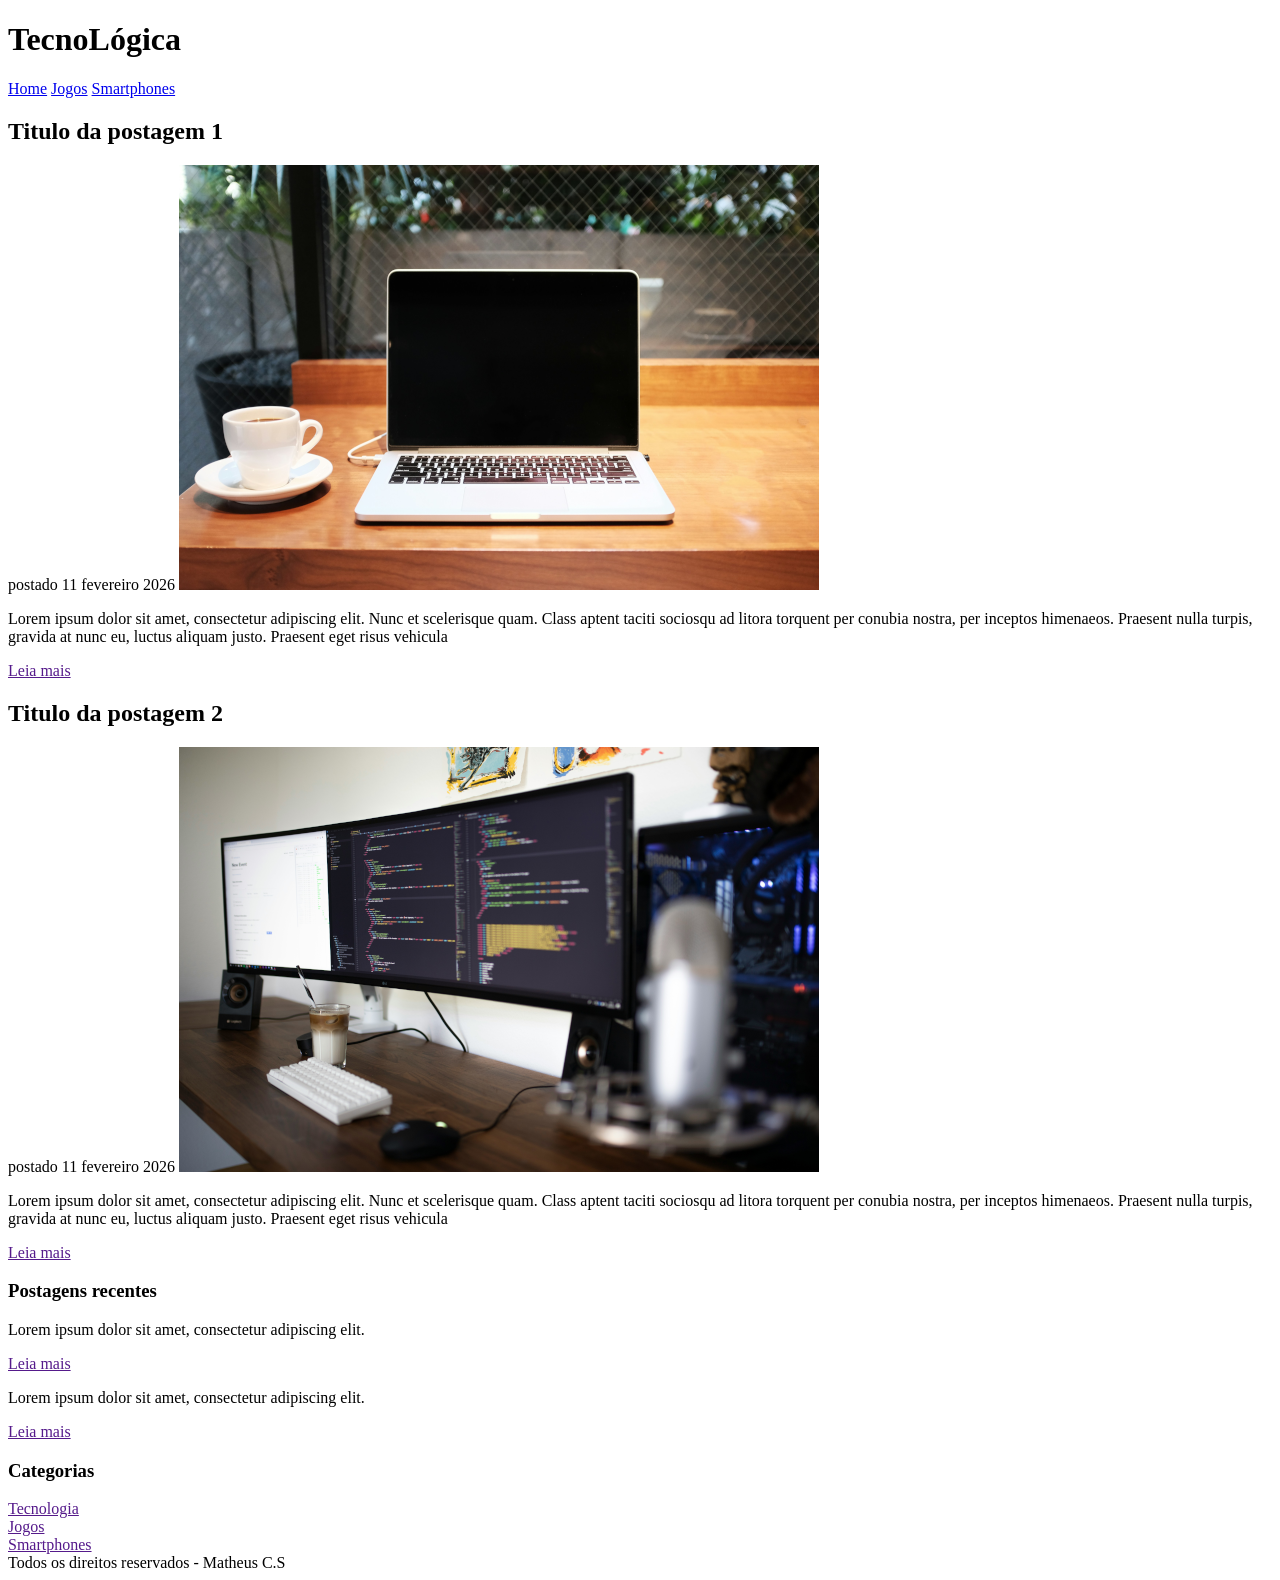
==== index.html @ e0dcbba4 "Commit inicial do projeto HTML/CSS" ====
<!DOCTYPE html>
<html lang="pt-br">

<head>
    <meta charset="UTF-8">
    <meta name="viewport" content="width=device-width, initial-scale=1.0">
    <title>TecnoLógica - Tudo sobre tecnologia</title>

    <link rel="stylesheet" href="css/style.css">

</head>

<body>

    <div id="header">

        <div id="logo">
            <h1>Tecno<span class="white">Lógica</span></h1>
        </div>
    
        <div id="menu">
            <a href="index.html">Home</a>
            <a href="jogos.html">Jogos</a>
            <a href="smartphones.html">Smartphones</a>
        </div>

    </div>

    <div id="content">

        <div id="posts">

            <!-- abertura postagem -->
            <div class="post">
                <h2>Titulo da postagem 1</h2>
                <span class="data-post">postado 11 fevereiro 2026</span>
                <img class="img-post" src="imagens/tecnologia01.png">
                <p>
                    Lorem ipsum dolor sit amet, consectetur adipiscing elit. Nunc et scelerisque quam. Class aptent taciti sociosqu ad litora torquent per conubia nostra, per inceptos himenaeos. Praesent nulla turpis, gravida at nunc eu, luctus aliquam justo. Praesent eget risus vehicula
                </p>
                <a href="">Leia mais</a>
            </div>
            <!--fechamento postagem -->

            <!-- abertura postagem -->
            <div class="post">
                <h2>Titulo da postagem 2</h2>
                <span class="data-post">postado 11 fevereiro 2026</span>
                <img class="img-post" src="imagens/tecnologia02.png">
                <p>
                    Lorem ipsum dolor sit amet, consectetur adipiscing elit. Nunc et scelerisque quam. Class aptent taciti sociosqu ad litora torquent per conubia nostra, per inceptos himenaeos. Praesent nulla turpis, gravida at nunc eu, luctus aliquam justo. Praesent eget risus vehicula
                </p>
                <a href="">Leia mais</a>
            </div>
            <!--fechamento postagem -->

        </div>
    
        <div id="right-side">

            <div class="content-right">
                <h3>Postagens recentes</h3>

                <div class="post-right">
                    <p>Lorem ipsum dolor sit amet, consectetur adipiscing elit.</p>
                    <a href="">Leia mais</a>
                </div>

                <div class="post-right" style="border-bottom: none;">
                    <p>Lorem ipsum dolor sit amet, consectetur adipiscing elit.</p>
                    <a href="">Leia mais</a>
                </div>

            </div>

            <div class="content-right">
                <h3>Categorias</h3>

                <a href="">Tecnologia</a><br>
                <a href="">Jogos</a><br>
                <a href="">Smartphones</a><br>
                
            </div>

        </div>

        <div id="footer">
            Todos os direitos reservados - Matheus C.S

    </div>
</body>

</html>
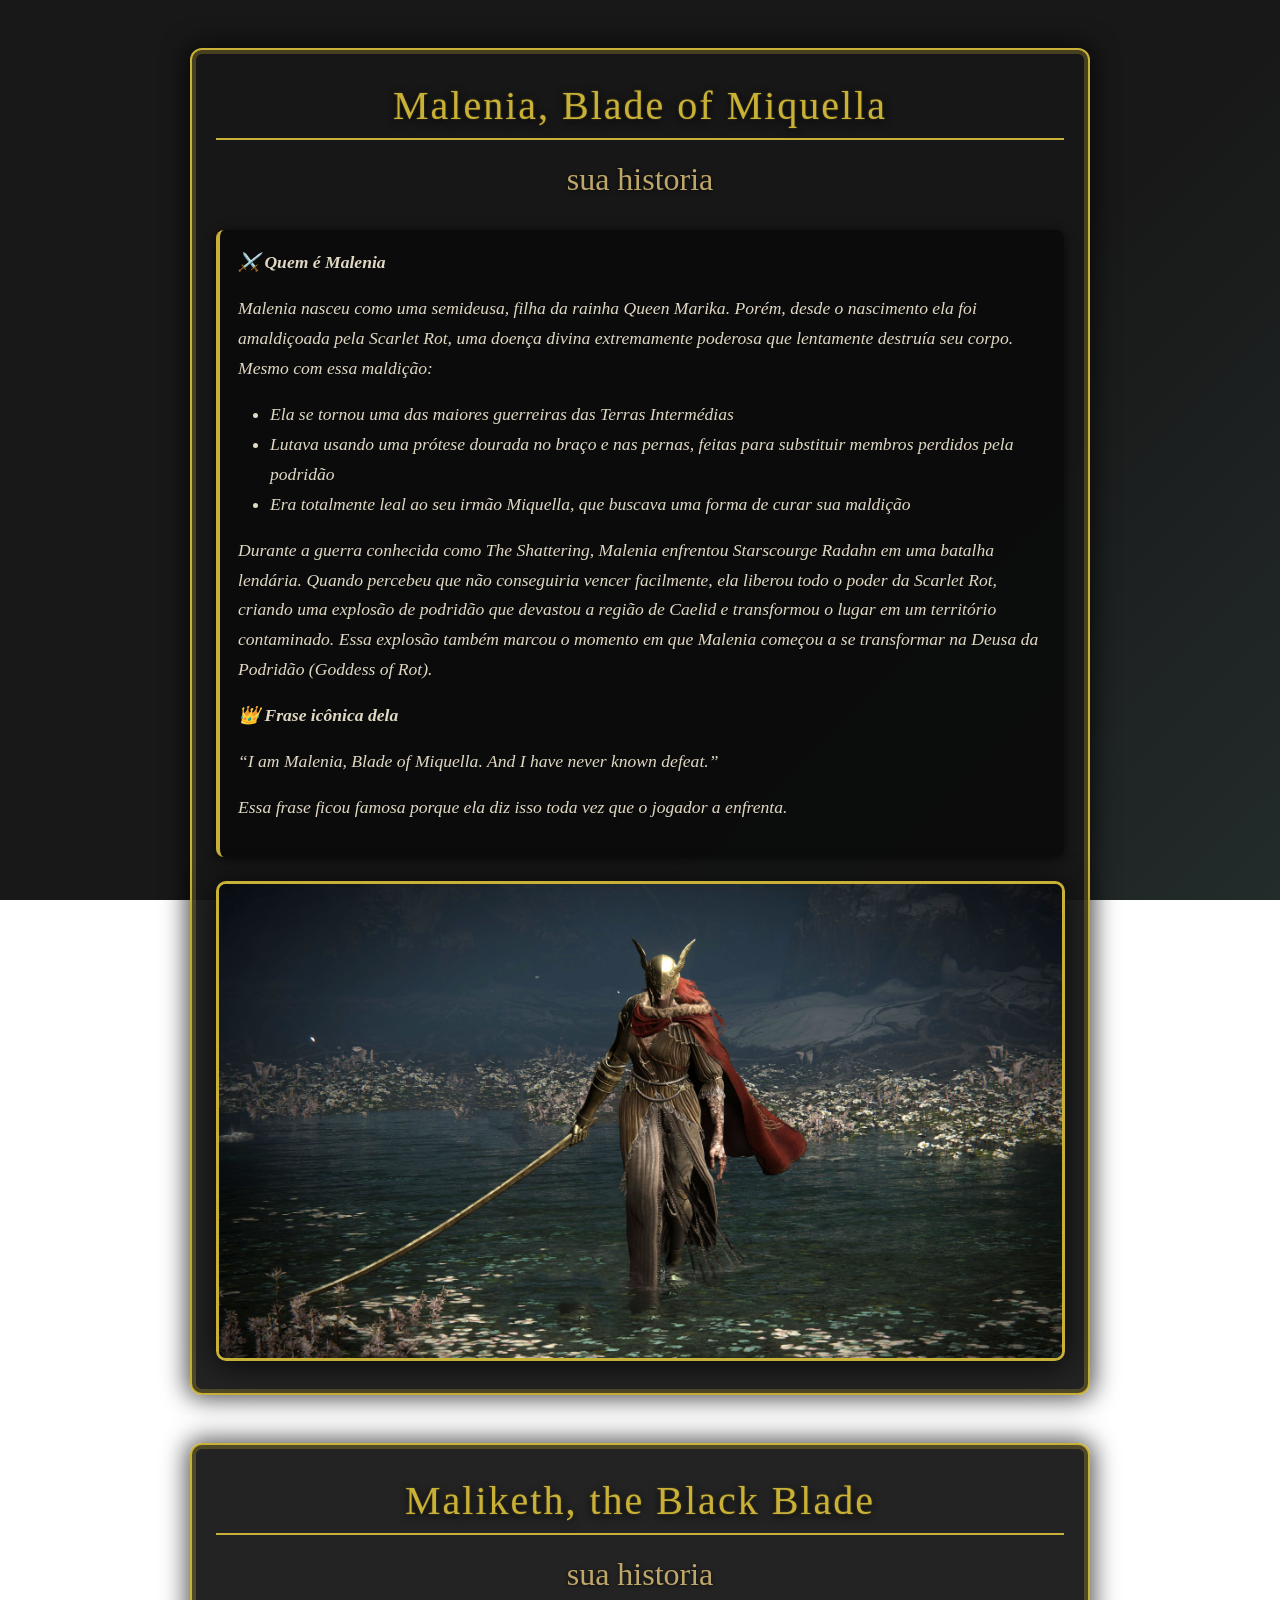
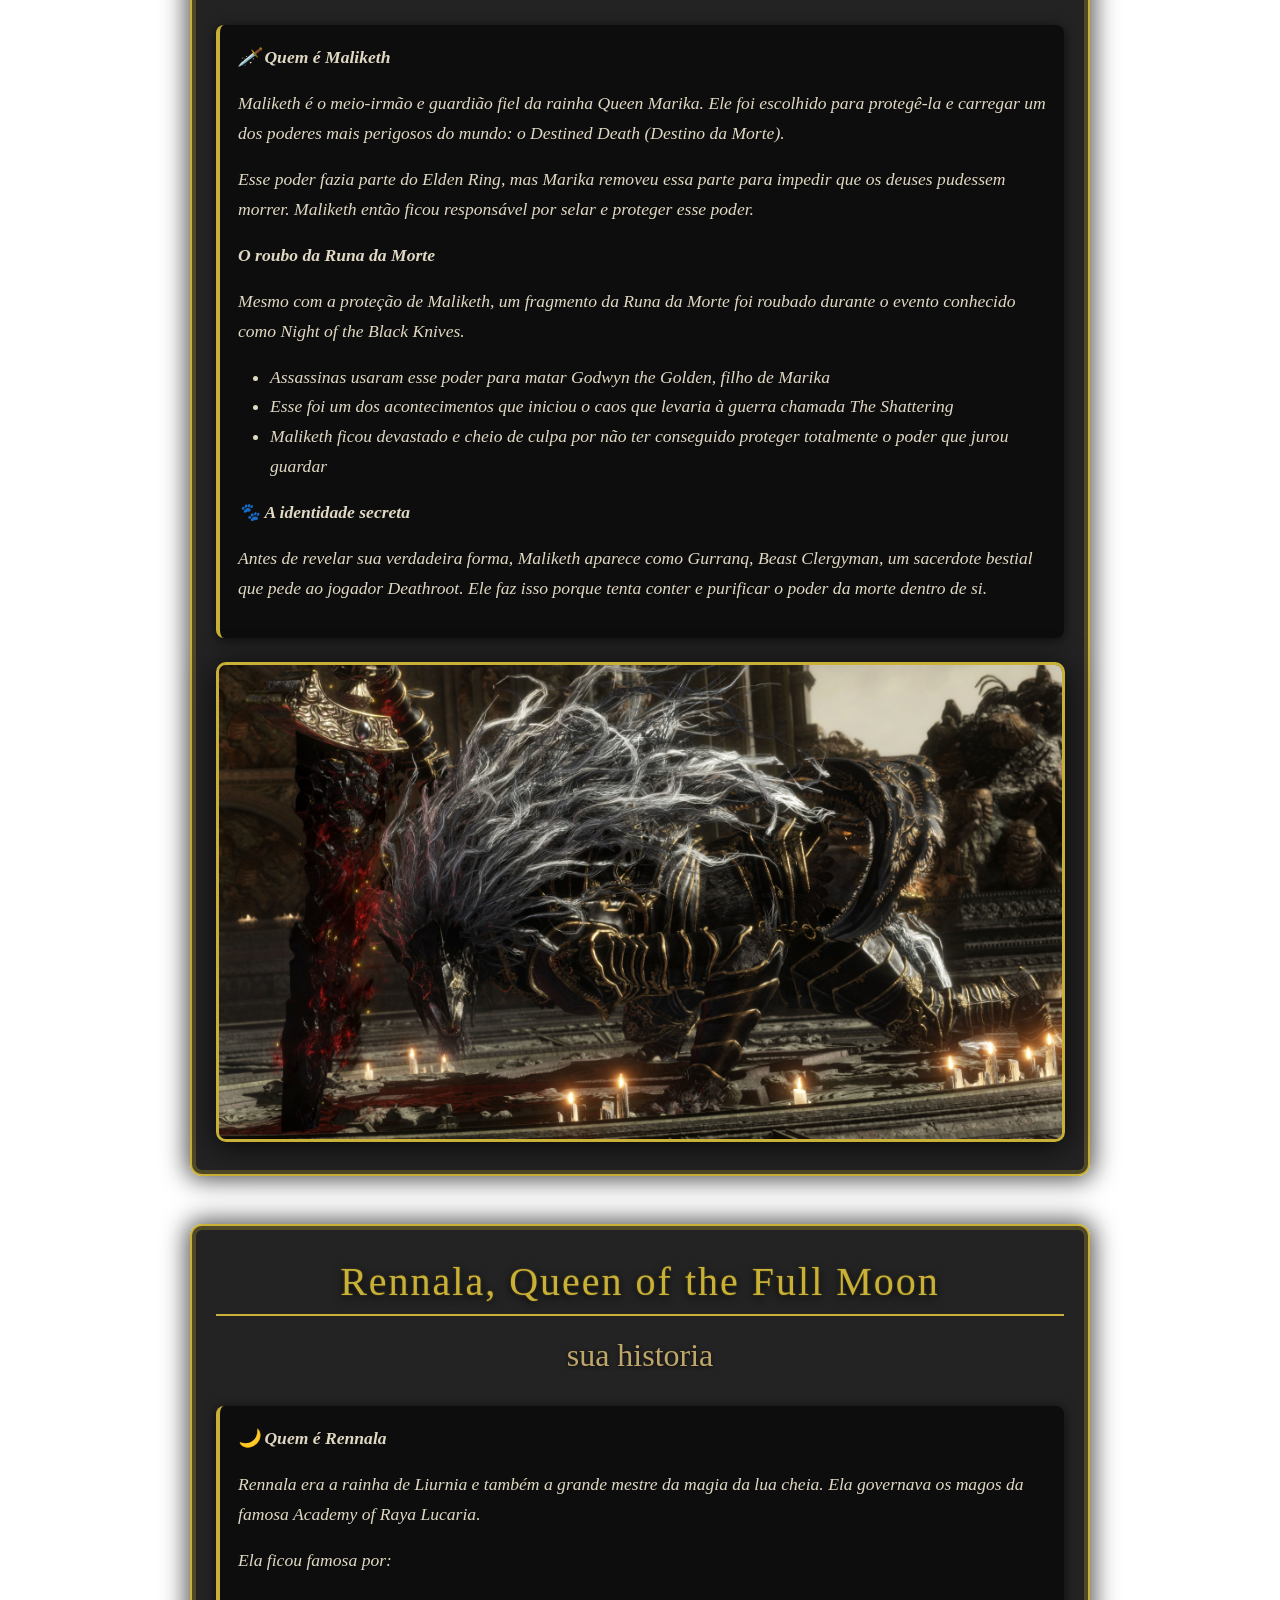
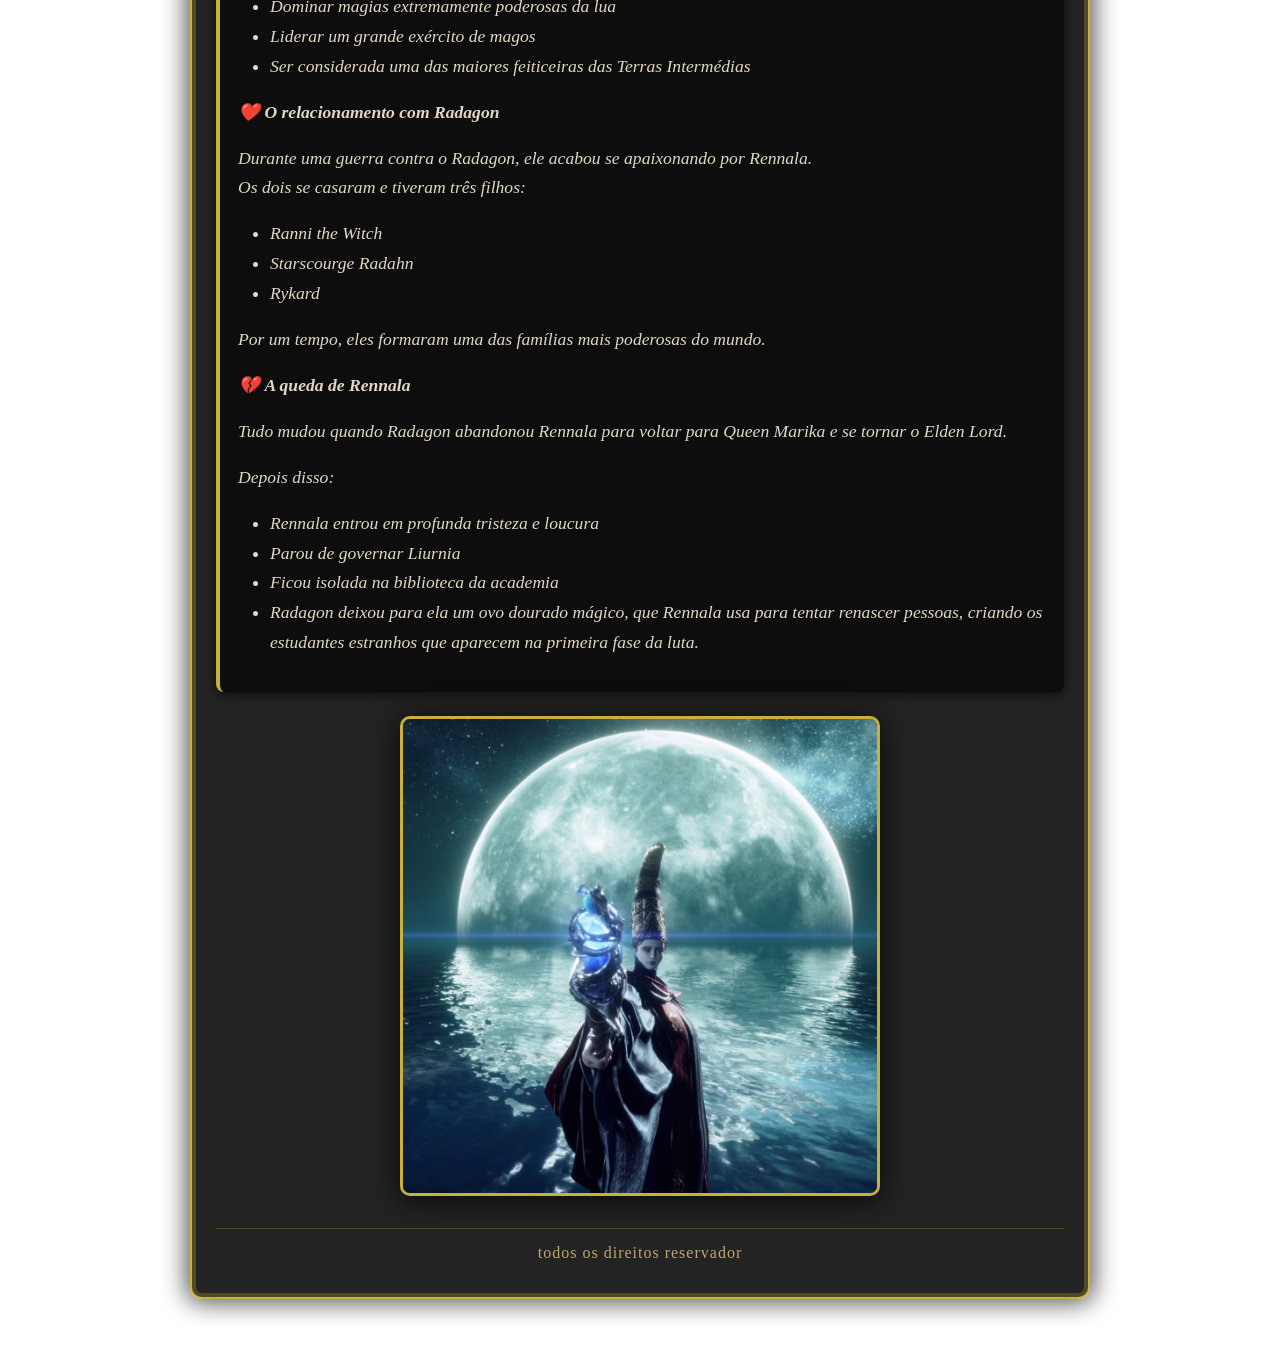
==== commit 7b4cb607: "Tornando texte1.html a página inicial (index.html) do GitHub Pages" ====
--- a/index.html
+++ b/index.html
@@ -1,93 +1,89 @@
 <!DOCTYPE html>
-<html lang="pt-br">
-
+<html lang="en">
 <head>
     <meta charset="UTF-8">
     <meta name="viewport" content="width=device-width, initial-scale=1.0">
-    <title>TecnoLógica - Tudo sobre tecnologia</title>
-
-    <link rel="stylesheet" href="css/style.css">
-
 </head>
-
-<body>
-
-    <div id="header">
-
-        <div id="logo">
-            <h1>Tecno<span class="white">Lógica</span></h1>
+    <title>Historia ELDEN RING</title>
+    <!-- Bootstrap CSS -->
+    <link href="https://cdn.jsdelivr.net/npm/bootstrap@5.3.2/dist/css/bootstrap.min.css" rel="stylesheet">
+    <link rel="stylesheet" href="syle2.css">
+</head>
+</body>
+    <div class="container mt-5 mb-5">
+        <h1 class="titulo1">Malenia, Blade of Miquella</h1>
+        <h2>sua historia</h2>
+        <div class="paragrafos">
+            <p>⚔️ <strong>Quem é Malenia</strong></p>
+            <p>Malenia nasceu como uma semideusa, filha da rainha Queen Marika. Porém, desde o nascimento ela foi amaldiçoada pela Scarlet Rot, uma doença divina extremamente poderosa que lentamente destruía seu corpo. Mesmo com essa maldição:</p>
+            <ul>
+                <li>Ela se tornou uma das maiores guerreiras das Terras Intermédias</li>
+                <li>Lutava usando uma prótese dourada no braço e nas pernas, feitas para substituir membros perdidos pela podridão</li>
+                <li>Era totalmente leal ao seu irmão Miquella, que buscava uma forma de curar sua maldição</li>
+            </ul>
+            <p>Durante a guerra conhecida como The Shattering, Malenia enfrentou Starscourge Radahn em uma batalha lendária. Quando percebeu que não conseguiria vencer facilmente, ela liberou todo o poder da Scarlet Rot, criando uma explosão de podridão que devastou a região de Caelid e transformou o lugar em um território contaminado. Essa explosão também marcou o momento em que Malenia começou a se transformar na Deusa da Podridão (Goddess of Rot).</p>
+            <p>👑 <strong>Frase icônica dela</strong></p>
+            <blockquote>“I am Malenia, Blade of Miquella. And I have never known defeat.”</blockquote>
+            <p>Essa frase ficou famosa porque ela diz isso toda vez que o jogador a enfrenta.</p>
         </div>
-    
-        <div id="menu">
-            <a href="index.html">Home</a>
-            <a href="jogos.html">Jogos</a>
-            <a href="smartphones.html">Smartphones</a>
-        </div>
-
+        <img src="imagens/malenia,-blade-of-miquella.png" class="fotos img-fluid mx-auto d-block">
     </div>
 
-    <div id="content">
+    <div class="container mb-5">
+        <h1 class="titulo1">Maliketh, the Black Blade</h1>
+        <h2>sua historia</h2>
+        <div class="paragrafos">
+            <p>🗡️ <strong>Quem é Maliketh</strong></p>
+            <p>Maliketh é o meio-irmão e guardião fiel da rainha Queen Marika. Ele foi escolhido para protegê-la e carregar um dos poderes mais perigosos do mundo: o Destined Death (Destino da Morte).</p>
+            <p>Esse poder fazia parte do Elden Ring, mas Marika removeu essa parte para impedir que os deuses pudessem morrer. Maliketh então ficou responsável por selar e proteger esse poder.</p>
+            <p><strong>O roubo da Runa da Morte</strong></p>
+            <p>Mesmo com a proteção de Maliketh, um fragmento da Runa da Morte foi roubado durante o evento conhecido como Night of the Black Knives.</p>
+            <ul>
+                <li>Assassinas usaram esse poder para matar Godwyn the Golden, filho de Marika</li>
+                <li>Esse foi um dos acontecimentos que iniciou o caos que levaria à guerra chamada The Shattering</li>
+                <li>Maliketh ficou devastado e cheio de culpa por não ter conseguido proteger totalmente o poder que jurou guardar</li>
+            </ul>
+            <p>🐾 <strong>A identidade secreta</strong></p>
+            <p>Antes de revelar sua verdadeira forma, Maliketh aparece como Gurranq, Beast Clergyman, um sacerdote bestial que pede ao jogador Deathroot. Ele faz isso porque tenta conter e purificar o poder da morte dentro de si.</p>
+        </div>
+        <img src="imagens/maliketh-the-black-blade-4k.png" class="fotos img-fluid mx-auto d-block">
+    </div>
 
-        <div id="posts">
+    <div class="container mb-5">
+        <h1 class="titulo1">Rennala, Queen of the Full Moon</h1>
+        <h2>sua historia</h2>
+        <div class="paragrafos">
+            <p>🌙 <strong>Quem é Rennala</strong></p>
+            <p>Rennala era a rainha de Liurnia e também a grande mestre da magia da lua cheia. Ela governava os magos da famosa Academy of Raya Lucaria.</p>
+            <p>Ela ficou famosa por:</p>
+            <ul>
+                <li>Dominar magias extremamente poderosas da lua</li>
+                <li>Liderar um grande exército de magos</li>
+                <li>Ser considerada uma das maiores feiticeiras das Terras Intermédias</li>
+            </ul>
+            <p>❤️ <strong>O relacionamento com Radagon</strong></p>
+            <p>Durante uma guerra contra o Radagon, ele acabou se apaixonando por Rennala.<br>
+            Os dois se casaram e tiveram três filhos:</p>
+            <ul>
+                <li>Ranni the Witch</li>
+                <li>Starscourge Radahn</li>
+                <li>Rykard</li>
+            </ul>
+            <p>Por um tempo, eles formaram uma das famílias mais poderosas do mundo.</p>
+            <p>💔 <strong>A queda de Rennala</strong></p>
+            <p>Tudo mudou quando Radagon abandonou Rennala para voltar para Queen Marika e se tornar o Elden Lord.</p>
+            <p>Depois disso:</p>
+            <ul>
+                <li>Rennala entrou em profunda tristeza e loucura</li>
+                <li>Parou de governar Liurnia</li>
+                <li>Ficou isolada na biblioteca da academia</li>
+                <li>Radagon deixou para ela um ovo dourado mágico, que Rennala usa para tentar renascer pessoas, criando os estudantes estranhos que aparecem na primeira fase da luta.</li>
+            </ul>
+        </div>
+        <img src="imagens/6XxJnDRNDYP5zQBNqNxUsQ.png[.png" class="fotos img-fluid mx-auto d-block">
+        <footer>todos os direitos reservador</footer>
+    </div>
 
-            <!-- abertura postagem -->
-            <div class="post">
-                <h2>Titulo da postagem 1</h2>
-                <span class="data-post">postado 11 fevereiro 2026</span>
-                <img class="img-post" src="imagens/tecnologia01.png">
-                <p>
-                    Lorem ipsum dolor sit amet, consectetur adipiscing elit. Nunc et scelerisque quam. Class aptent taciti sociosqu ad litora torquent per conubia nostra, per inceptos himenaeos. Praesent nulla turpis, gravida at nunc eu, luctus aliquam justo. Praesent eget risus vehicula
-                </p>
-                <a href="">Leia mais</a>
-            </div>
-            <!--fechamento postagem -->
-
-            <!-- abertura postagem -->
-            <div class="post">
-                <h2>Titulo da postagem 2</h2>
-                <span class="data-post">postado 11 fevereiro 2026</span>
-                <img class="img-post" src="imagens/tecnologia02.png">
-                <p>
-                    Lorem ipsum dolor sit amet, consectetur adipiscing elit. Nunc et scelerisque quam. Class aptent taciti sociosqu ad litora torquent per conubia nostra, per inceptos himenaeos. Praesent nulla turpis, gravida at nunc eu, luctus aliquam justo. Praesent eget risus vehicula
-                </p>
-                <a href="">Leia mais</a>
-            </div>
-            <!--fechamento postagem -->
-
-        </div>
-    
-        <div id="right-side">
-
-            <div class="content-right">
-                <h3>Postagens recentes</h3>
-
-                <div class="post-right">
-                    <p>Lorem ipsum dolor sit amet, consectetur adipiscing elit.</p>
-                    <a href="">Leia mais</a>
-                </div>
-
-                <div class="post-right" style="border-bottom: none;">
-                    <p>Lorem ipsum dolor sit amet, consectetur adipiscing elit.</p>
-                    <a href="">Leia mais</a>
-                </div>
-
-            </div>
-
-            <div class="content-right">
-                <h3>Categorias</h3>
-
-                <a href="">Tecnologia</a><br>
-                <a href="">Jogos</a><br>
-                <a href="">Smartphones</a><br>
-                
-            </div>
-
-        </div>
-
-        <div id="footer">
-            Todos os direitos reservados - Matheus C.S
-
-    </div>
-</body>
-
+    <!-- Bootstrap JS (opcional, para componentes interativos) -->
+    <script src="https://cdn.jsdelivr.net/npm/bootstrap@5.3.2/dist/js/bootstrap.bundle.min.js"></script>
 </html>
--- a/syle2.css
+++ b/syle2.css
@@ -0,0 +1,75 @@
+body {
+    margin: 0;
+    min-height: 100vh;
+    background: linear-gradient(135deg, #181818 60%, #232b2b 100%);
+    background-attachment: fixed;
+    font-family: 'Georgia', 'Times New Roman', serif;
+    color: #e0d8c3;
+}
+
+.container {
+    background: rgba(24, 24, 24, 0.95);
+    border: 2px solid #c9b037;
+    border-radius: 12px;
+    box-shadow: 0 0 24px 4px #000a, 0 0 0 4px #c9b03744 inset;
+    padding: 32px 24px;
+    margin: 32px auto;
+    max-width: 900px;
+}
+
+.titulo1 {
+    color: #c9b037;
+    font-family: 'Georgia', 'Times New Roman', serif;
+    font-size: 2.5rem;
+    text-align: center;
+    letter-spacing: 2px;
+    text-shadow: 0 2px 8px #000, 0 0 2px #c9b03788;
+    border-bottom: 2px solid #c9b037;
+    margin-bottom: 0.5em;
+    padding-bottom: 0.2em;
+    background: none;
+}
+
+h2 {
+    color: #bfa76a;
+    font-family: 'Georgia', serif;
+    text-align: center;
+    margin-top: 0;
+    margin-bottom: 1em;
+    text-shadow: 0 1px 4px #000a;
+}
+
+.paragrafos {
+    background: rgba(10, 10, 10, 0.85);
+    color: #e0d8c3;
+    font-style: italic;
+    margin-top: 0;
+    padding: 18px 18px 18px 18px;
+    border-left: 4px solid #c9b037;
+    border-radius: 8px;
+    box-shadow: 0 2px 12px #000a;
+    font-size: 1.1rem;
+    line-height: 1.7;
+}
+
+.fotos {
+    display: block;
+    margin: 24px auto 0 auto;
+    max-width: 90vw;
+    max-height: 480px;
+    border: 3px solid #c9b037;
+    border-radius: 10px;
+    box-shadow: 0 4px 32px #000c, 0 0 0 4px #c9b03733 inset;
+    background: #181818;
+}
+
+footer {
+    color: #bfa76a;
+    text-align: center;
+    font-size: 1rem;
+    margin: 32px 0 0 0;
+    padding: 12px 0 0 0;
+    border-top: 1px solid #c9b03744;
+    letter-spacing: 1px;
+    background: none;
+}
